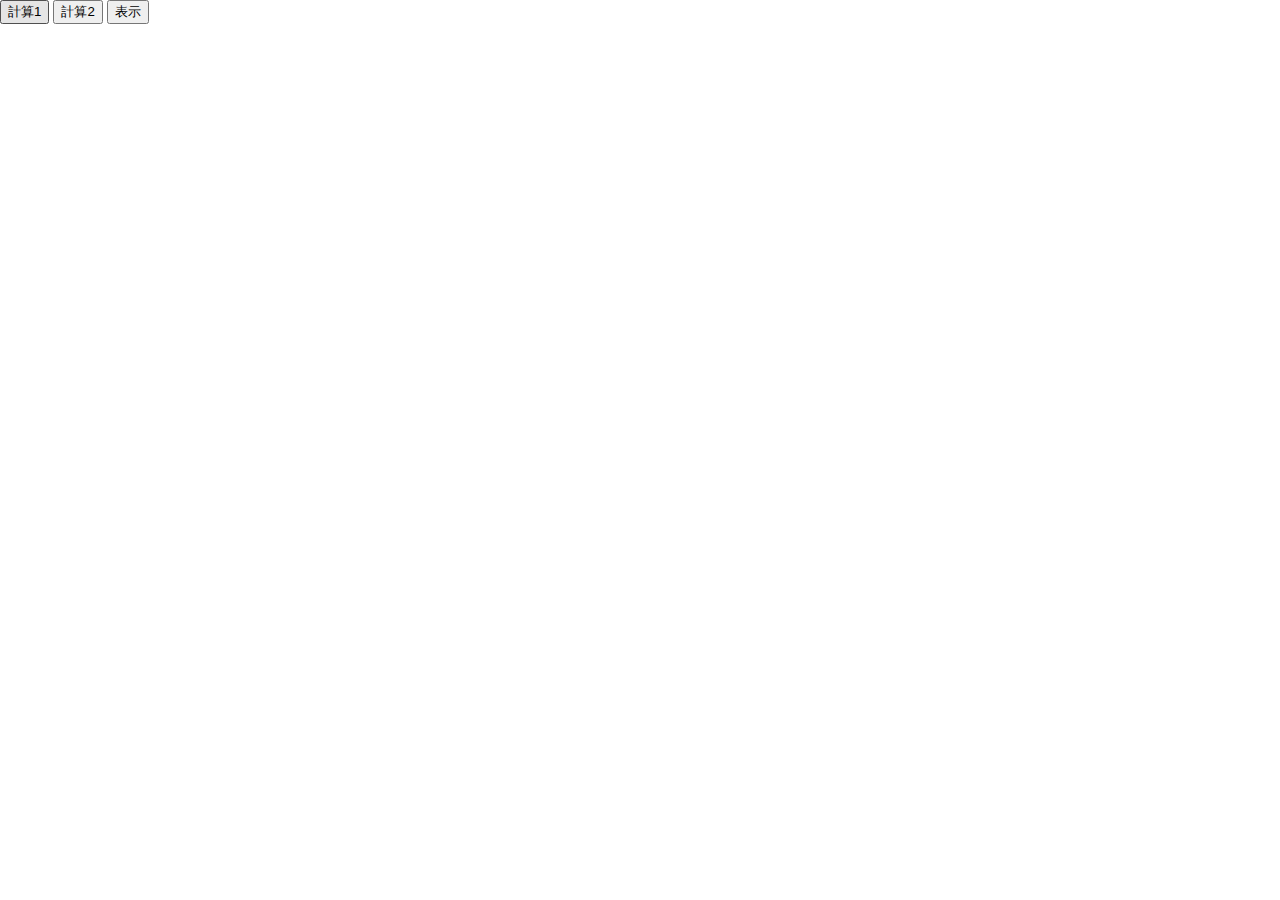
==== index.html @ 7463cc49 "Update index.html" ====
<!DOCTYPE html>
<html>
<head>
  <meta charset="utf-8">
  <meta name="viewport" content="width=device-width, initial-scale=1.0">
  <title>Progate</title>
  <link href="https://maxcdn.bootstrapcdn.com/font-awesome/4.7.0/css/font-awesome.min.css" rel="stylesheet" integrity="sha384-wvfXpqpZZVQGK6TAh5PVlGOfQNHSoD2xbE+QkPxCAFlNEevoEH3Sl0sibVcOQVnN" crossorigin="anonymous">
  <link rel="stylesheet" type="text/css" href="stylesheet.css">
  <script src="https://ajax.googleapis.com/ajax/libs/jquery/2.1.4/jquery.min.js">
  <script> 
    function mAlert(){
      alert("ヨガスタジオ");
    }
    function cAdd(p1,p2){
      alert(p1+p2);
      mAlert();
    }
    alert("aaa");
  </script>

</head>
<body>
  <input type="button" value="計算1" onclick="cAdd(10,5)">
  <input type="button" value="計算2" onclick="cAdd(2,30)">
  <input type="button" value="表示" onclick="mAlert()">
</body>
</html>
---- stylesheet.css ----
* {
  box-sizing: border-box;
}

body {
  margin: 0;
  font-family: "Hiragino Kaku Gothic ProN";
}

a {
  text-decoration: none;
}

.container {
  width: 100%;
  padding: 0 15px;
  margin: 0 auto;
}

.top-wrapper {
  padding: 180px 0 100px 0;
  background-image: url(top.png);
  background-size: cover;
  color: white;
  text-align: center;
}

.top-wrapper h1 {
  opacity: 0.7;
  font-size: 45px;
  letter-spacing: 5px;
}

.top-wrapper p {
  opacity: 0.7;
  font-size: 16px;
  margin-bottom: 40px;
}

.btn-wrapper {
  text-align: center;
}

.btn-wrapper p {
  margin-bottom: 20px;
}

.signup {
  background-color: #239b76;
}

.facebook {
  background-color: #3b5998;
  margin-right: 10px;
}

.twitter {
  background-color: #55acee;
}

.btn {
  padding: 8px 24px;
  color: white;
  display: inline-block;
  opacity: 0.8;
  border-radius: 4px;
  text-align: center;
}

.btn:hover {
  opacity: 1;
}

.fa {
  margin-right: 5px;
}

header {
  height: 65px;
  width: 100%;
  background-color: rgba(34,49,52,0.9);
  position :fixed;
  top: 0;
  z-index: 10;
}

.logo {
  width: 124px;
  margin-top: 20px;
}

.header-left {
  float: left;
}

.header-right {
  float: right;
  margin-right: -25px;
}

.header-right a {
  line-height: 65px;
  padding: 0 25px;
  color: white;
  display: block;
  float: left;
  transition: all 0.5s;
}

.header-right a:hover {
  background-color: rgba(255,255,255,0.3);
}

.lesson-wrapper {
  height: 580px;
  padding-bottom: 80px;
  padding-left: 5%;
  padding-right: 5%;
  background-color: #f7f7f7;
  text-align: center;
}

.heading {
  padding-top: 80px;
  padding-bottom: 50px;
  color: #5f5d60;
}

.heading h2 {
  font-weight: normal;
}

.lesson {
  float: left;
  width: 25%;
}

.lesson-icon {
  position: relative;
}

.lesson-icon p {
  position: absolute;
  top: 37%;
  width: 100%;
  color: white;
}

.text-contents {
  width: 80%;
  display: inline-block;
  margin-top: 15px;
  font-size: 13px;
  color: #b3aeb5;
}

.heading h3 {
  font-weight: normal;
}

.message-wrapper {
  border-bottom: 1px solid #eee;
  padding-bottom: 80px;
  text-align: center;
}

.message {
  padding: 15px 40px;
  background-color: #5dca88;
  cursor: pointer;
  box-shadow: 0px 7px #1a7940;
}

.message:active {
  position: relative;
  top: 7px;
  box-shadow: none;
}

footer img {
  width: 125px;
}

footer p {
  color: #b3aeb5;
  font-size: 12px;
}

footer {
  padding-top: 30px;
  padding-bottom: 20px;
}

.menu-icon {
  color: white;
  float: right;
  font-size: 25px;
  padding: 21px 0;
  display: none;
}

.clear {
  clear: left;
}

@media all and (max-width: 1000px) {
  .lesson {
    width: 50%;
    margin-bottom: 50px;
  }

  .lesson-wrapper {
    height: 990px;
  }

  footer {
    text-align: center;
  }
}

@media all and (max-width: 750px) {
  .top-wrapper h1 {
    font-size: 32px;
  }

  .heading h2 {
    font-size: 20px;
  }
}

@media all and (max-width: 670px) {
  .header-right {
    display: none;
  }

  .menu-icon {
    display: block;
  }

  .top-wrapper .btn {
    width: 100%;
  }

  .twitter {
    margin-top: 10px;
  }

  .top-wrapper {
    text-align: left;
  }

  .top-wrapper h1 {
    font-size: 24px;
  }

  .top-wrapper p {
    font-size: 14px;
  }

  .lesson {
    width: 100%;
  }

  .lesson-wrapper {
    height: 1700px;
  }

  .message-wrapper .btn {
    width: 100%;
  }
}
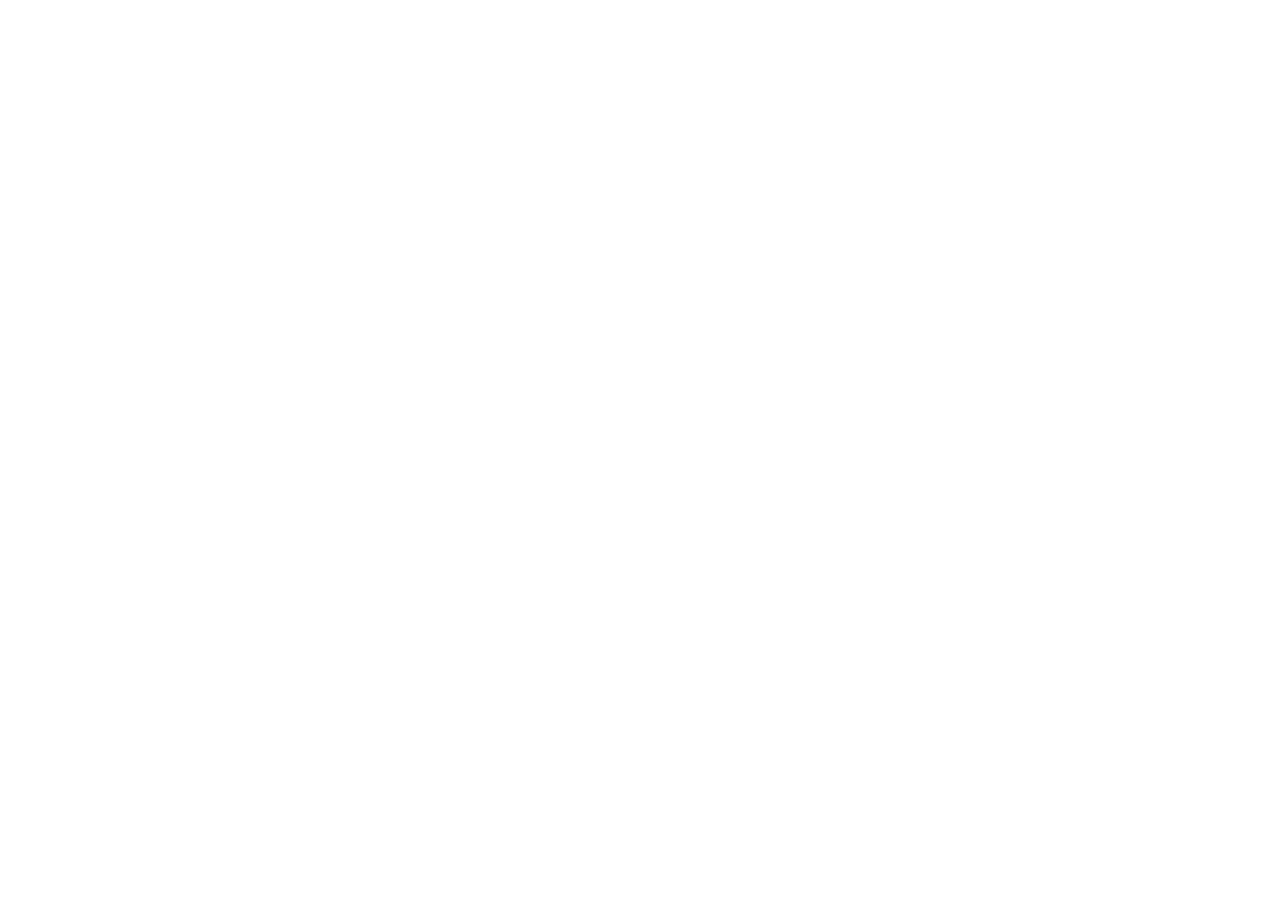
==== commit 64a6bde7: "Update index.html" ====
--- a/index.html
+++ b/index.html
@@ -8,20 +8,11 @@
   <link rel="stylesheet" type="text/css" href="stylesheet.css">
   <script src="https://ajax.googleapis.com/ajax/libs/jquery/2.1.4/jquery.min.js">
   <script> 
-    function mAlert(){
-      alert("ヨガスタジオ");
-    }
-    function cAdd(p1,p2){
-      alert(p1+p2);
-      mAlert();
-    }
     alert("aaa");
   </script>
 
 </head>
 <body>
-  <input type="button" value="計算1" onclick="cAdd(10,5)">
-  <input type="button" value="計算2" onclick="cAdd(2,30)">
-  <input type="button" value="表示" onclick="mAlert()">
+
 </body>
 </html>
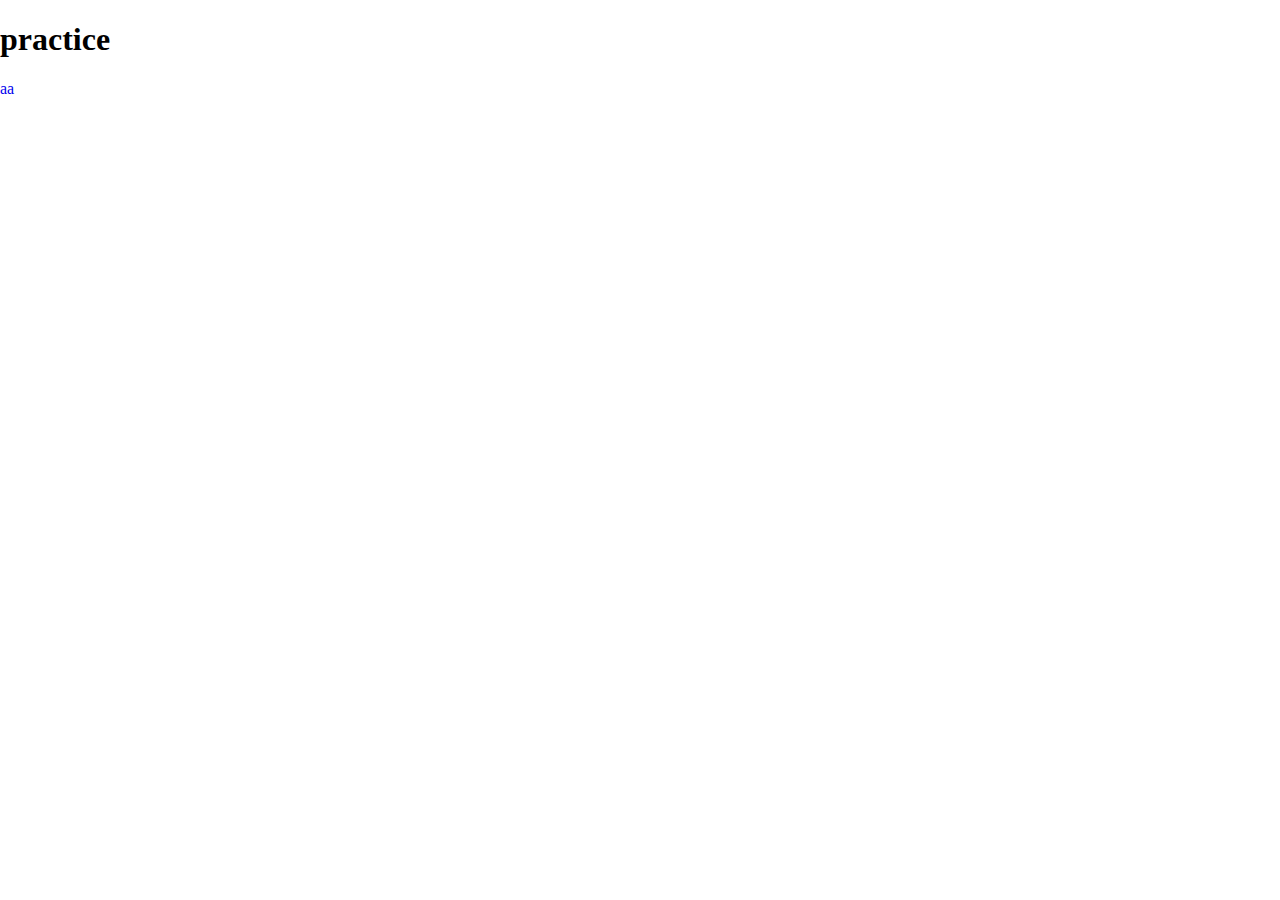
==== commit 36c9ce55: "Update index.html" ====
--- a/index.html
+++ b/index.html
@@ -7,12 +7,13 @@
   <link href="https://maxcdn.bootstrapcdn.com/font-awesome/4.7.0/css/font-awesome.min.css" rel="stylesheet" integrity="sha384-wvfXpqpZZVQGK6TAh5PVlGOfQNHSoD2xbE+QkPxCAFlNEevoEH3Sl0sibVcOQVnN" crossorigin="anonymous">
   <link rel="stylesheet" type="text/css" href="stylesheet.css">
   <script src="https://ajax.googleapis.com/ajax/libs/jquery/2.1.4/jquery.min.js">
-  <script> 
-    alert("aaa");
+  <script> alert("aaa");
   </script>
 
 </head>
 <body>
+  <h1> practice </h1>
+  <a href=practice.html> aa 
 
 </body>
 </html>
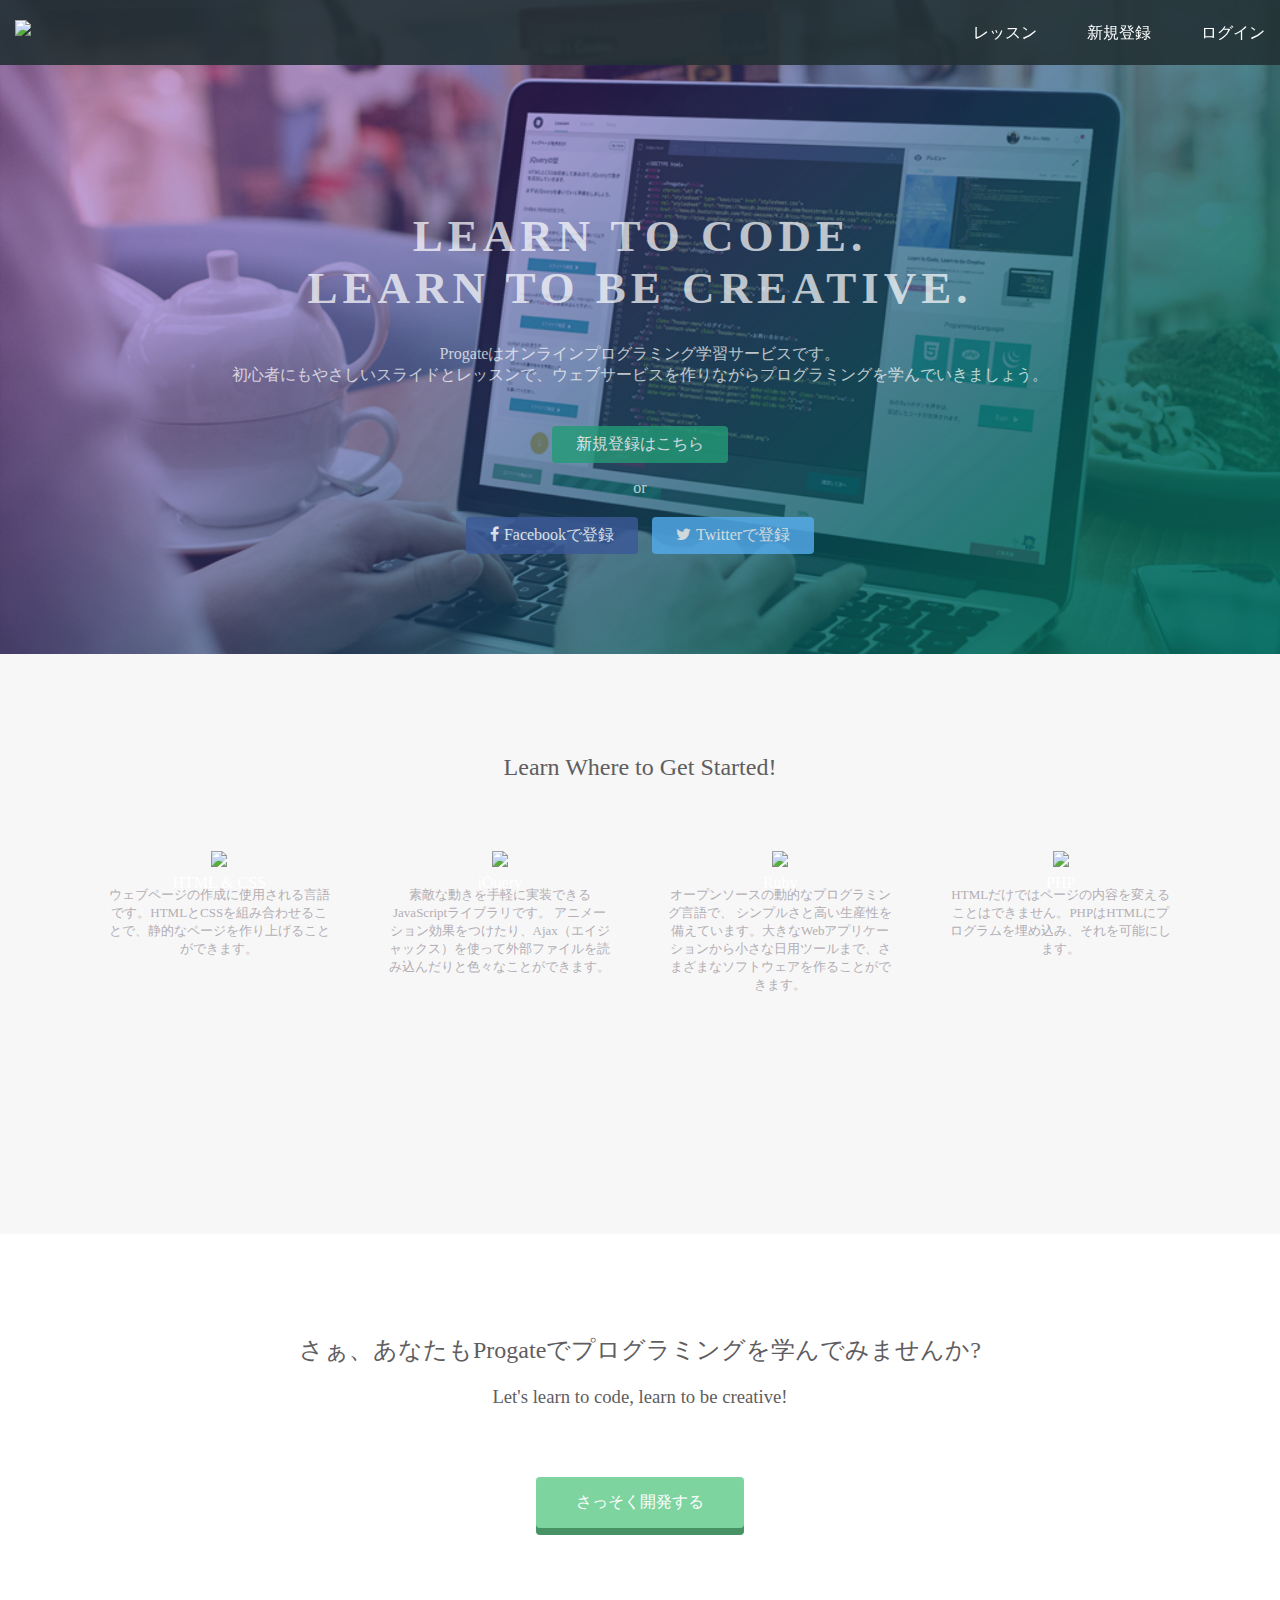
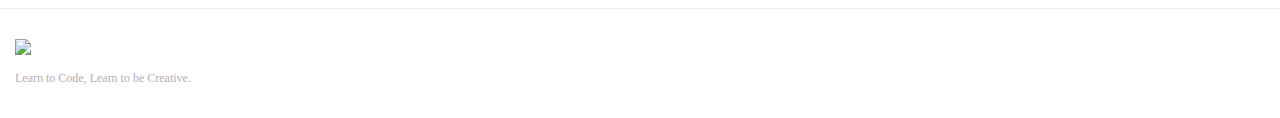
==== commit 2982948a: "Update index.html" ====
--- a/index.html
+++ b/index.html
@@ -12,8 +12,83 @@
 
 </head>
 <body>
-  <h1> practice </h1>
-  <a href=practice.html> aa 
-
+  <header>
+    <div class="container">
+      <div class="header-left">
+        <img class="logo" src="https://prog-8.com/images/html/advanced/main_logo.png">
+      </div>
+      <span class="fa fa-bars menu-icon"></span>
+      <div class="header-right">
+        <a href="#">レッスン</a>
+        <a href="#">新規登録</a>
+        <a href="#" class="login">ログイン</a>
+      </div>
+    </div>
+  </header>
+  <div class="top-wrapper">
+    <div class="container">
+      <h1>LEARN TO CODE.<br>LEARN TO BE CREATIVE.</h1>
+      <p>Progateはオンラインプログラミング学習サービスです。<br>初心者にもやさしいスライドとレッスンで、ウェブサービスを作りながらプログラミングを学んでいきましょう。</p>
+      <div class="btn-wrapper">
+        <a href="#" class="btn signup">新規登録はこちら</a>
+        <p>or</p>
+        <a href="#" class="btn facebook"><span class="fa fa-facebook"></span>Facebookで登録</a>
+        <a href="#" class="btn twitter"><span class="fa fa-twitter"></span>Twitterで登録</a>
+      </div>
+    </div>
+  </div>
+  <div class="lesson-wrapper">
+    <div class="container">
+      <div class="heading">
+        <h2>Learn Where to Get Started!</h2>
+      </div>
+      <div class="lessons">
+        <div class="lesson">
+          <div class="lesson-icon">
+            <img src="https://prog-8.com/images/html/advanced/html.png">
+            <p>HTML & CSS</p>
+          </div>
+          <p class="text-contents">ウェブページの作成に使用される言語です。HTMLとCSSを組み合わせることで、静的なページを作り上げることができます。</p>
+        </div>
+        <div class="lesson">
+          <div class="lesson-icon">
+            <img src="https://prog-8.com/images/html/advanced/jQuery.png">
+            <p>jQuery</p>
+          </div>
+          <p class="text-contents">素敵な動きを手軽に実装できるJavaScriptライブラリです。 アニメーション効果をつけたり、Ajax（エイジャックス）を使って外部ファイルを読み込んだりと色々なことができます。</p>
+        </div>
+        <div class="lesson">
+          <div class="lesson-icon">
+            <img src="https://prog-8.com/images/html/advanced/ruby.png">
+            <p>Ruby</p>
+          </div>
+          <p class="text-contents">オープンソースの動的なプログラミング言語で、 シンプルさと高い生産性を備えています。大きなWebアプリケーションから小さな日用ツールまで、さまざまなソフトウェアを作ることができます。</p>
+        </div>
+        <div class="lesson">
+          <div class="lesson-icon">
+            <img src="https://prog-8.com/images/html/advanced/php.png">
+            <p>PHP</p>
+          </div>
+          <p class="text-contents">HTMLだけではページの内容を変えることはできません。PHPはHTMLにプログラムを埋め込み、それを可能にします。</p>
+        </div>
+      </div>
+      <div class="clear"></div>
+    </div>
+  </div>
+  <div class="message-wrapper">
+    <div class="container">
+      <div class="heading">
+        <h2>さぁ、あなたもProgateでプログラミングを学んでみませんか?</h2>
+        <h3>Let's learn to code, learn to be creative!</h3>
+      </div>
+      <span class="btn message">さっそく開発する</span>
+    </div>
+  </div>
+  <footer>
+    <div class="container">
+      <img src="https://prog-8.com/images/html/advanced/footer_logo.png">
+      <p>Learn to Code, Learn to be Creative.</p>
+    </div>
+  </footer>
 </body>
 </html>
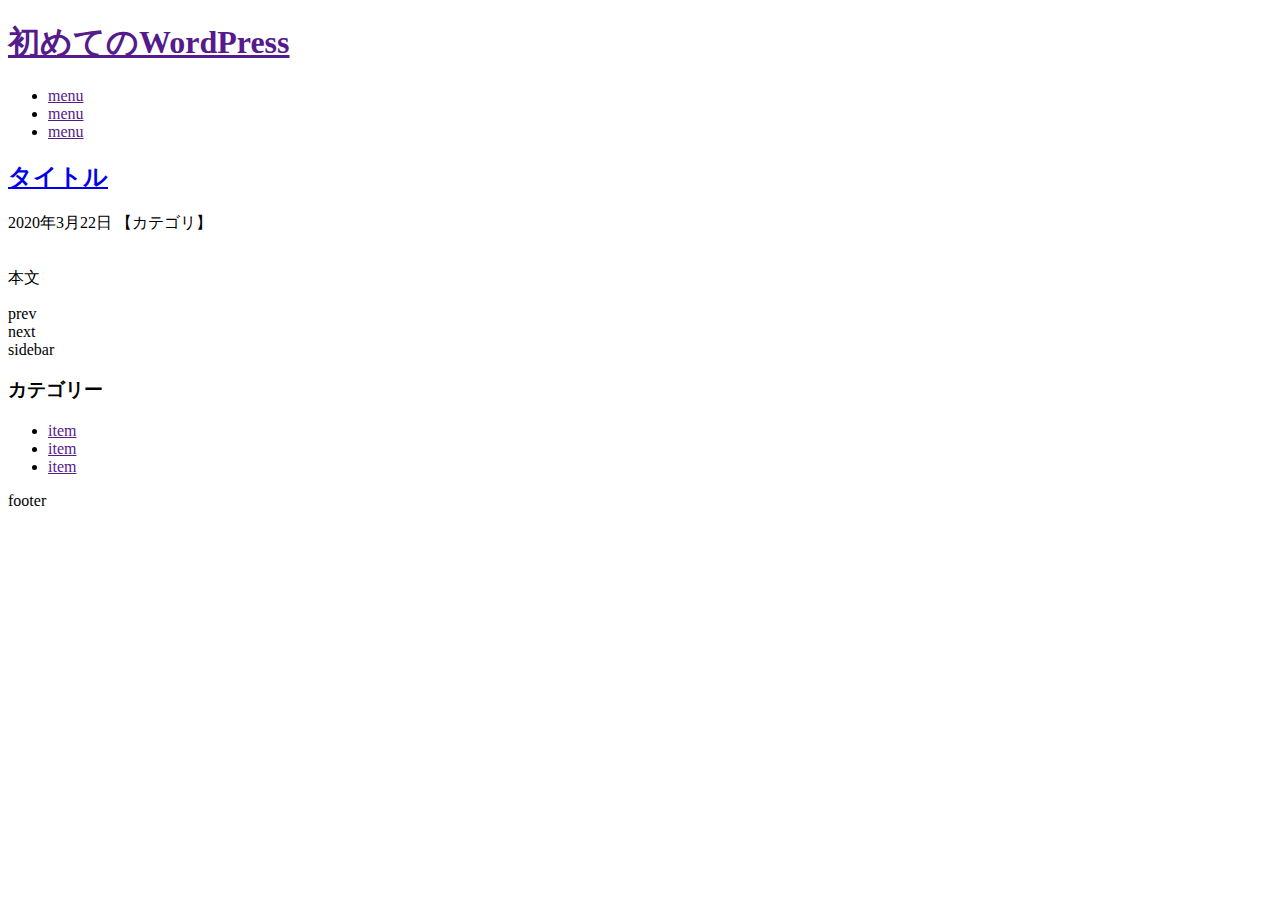
==== commit e02ebe4d: "Update index.html" ====
--- a/index.html
+++ b/index.html
@@ -1,94 +1,72 @@
 <!DOCTYPE html>
 <html>
-<head>
-  <meta charset="utf-8">
-  <meta name="viewport" content="width=device-width, initial-scale=1.0">
-  <title>Progate</title>
-  <link href="https://maxcdn.bootstrapcdn.com/font-awesome/4.7.0/css/font-awesome.min.css" rel="stylesheet" integrity="sha384-wvfXpqpZZVQGK6TAh5PVlGOfQNHSoD2xbE+QkPxCAFlNEevoEH3Sl0sibVcOQVnN" crossorigin="anonymous">
-  <link rel="stylesheet" type="text/css" href="stylesheet.css">
-  <script src="https://ajax.googleapis.com/ajax/libs/jquery/2.1.4/jquery.min.js">
-  <script> alert("aaa");
-  </script>
+  <head>
+    <meta charset="utf-8">
+    <title>初めてのWordPress</title>
+    <link rel="stylesheet" type="text/css" href="http://yui.yahooapis.com/3.18.1/build/cssreset/cssreset-min.css">
+    <link rel="stylesheet" href="style.css">
+  </head>
+  <body>
+    <div id="header" class="container">
+      <h1><a href="">初めてのWordPress</a>      </h1>
+      <ul class="menu">
+        <li><a href="">menu</a></li>
+        <li><a href="">menu</a></li>
+        <li><a href="">menu</a></li>
+      </ul>
 
-</head>
-<body>
-  <header>
-    <div class="container">
-      <div class="header-left">
-        <img class="logo" src="https://prog-8.com/images/html/advanced/main_logo.png">
-      </div>
-      <span class="fa fa-bars menu-icon"></span>
-      <div class="header-right">
-        <a href="#">レッスン</a>
-        <a href="#">新規登録</a>
-        <a href="#" class="login">ログイン</a>
-      </div>
-    </div>
-  </header>
-  <div class="top-wrapper">
-    <div class="container">
-      <h1>LEARN TO CODE.<br>LEARN TO BE CREATIVE.</h1>
-      <p>Progateはオンラインプログラミング学習サービスです。<br>初心者にもやさしいスライドとレッスンで、ウェブサービスを作りながらプログラミングを学んでいきましょう。</p>
-      <div class="btn-wrapper">
-        <a href="#" class="btn signup">新規登録はこちら</a>
-        <p>or</p>
-        <a href="#" class="btn facebook"><span class="fa fa-facebook"></span>Facebookで登録</a>
-        <a href="#" class="btn twitter"><span class="fa fa-twitter"></span>Twitterで登録</a>
-      </div>
-    </div>
-  </div>
-  <div class="lesson-wrapper">
-    <div class="container">
-      <div class="heading">
-        <h2>Learn Where to Get Started!</h2>
-      </div>
-      <div class="lessons">
-        <div class="lesson">
-          <div class="lesson-icon">
-            <img src="https://prog-8.com/images/html/advanced/html.png">
-            <p>HTML & CSS</p>
+    </div><!-- /header -->
+    <div id="main" class="container">
+
+      <div id="posts">
+
+        <div class="post">
+          <div class="post-header">
+            <h2> <a href="#">タイトル</a>
+
+            </h2>
+            <div class="post-meta">
+              2020年3月22日 【カテゴリ】
+
+            </div>
+            <div class="post-content">
+              <div class="post-image">
+                <img src="" alt="">
+
+              </div>
+              <div class="post-body">
+                <p>本文</p>
+
+              </div>
+
+            </div>
           </div>
-          <p class="text-contents">ウェブページの作成に使用される言語です。HTMLとCSSを組み合わせることで、静的なページを作り上げることができます。</p>
+
+        </div><!--/post -->
+        <div class="navigation">
+          <div class="prev"> prev</div>
+          <div class="next"> next</div>
+
         </div>
-        <div class="lesson">
-          <div class="lesson-icon">
-            <img src="https://prog-8.com/images/html/advanced/jQuery.png">
-            <p>jQuery</p>
-          </div>
-          <p class="text-contents">素敵な動きを手軽に実装できるJavaScriptライブラリです。 アニメーション効果をつけたり、Ajax（エイジャックス）を使って外部ファイルを読み込んだりと色々なことができます。</p>
+      </div><!-- /posts -->
+
+
+      <div id="sidebar">
+        sidebar
+        <div class="widget">
+          <h3>カテゴリー</h3>
+          <ul>
+            <li><a href="">item</a></li>
+            <li><a href="">item</a></li>
+            <li><a href="">item</a></li>
+          </ul>
         </div>
-        <div class="lesson">
-          <div class="lesson-icon">
-            <img src="https://prog-8.com/images/html/advanced/ruby.png">
-            <p>Ruby</p>
-          </div>
-          <p class="text-contents">オープンソースの動的なプログラミング言語で、 シンプルさと高い生産性を備えています。大きなWebアプリケーションから小さな日用ツールまで、さまざまなソフトウェアを作ることができます。</p>
-        </div>
-        <div class="lesson">
-          <div class="lesson-icon">
-            <img src="https://prog-8.com/images/html/advanced/php.png">
-            <p>PHP</p>
-          </div>
-          <p class="text-contents">HTMLだけではページの内容を変えることはできません。PHPはHTMLにプログラムを埋め込み、それを可能にします。</p>
-        </div>
-      </div>
-      <div class="clear"></div>
-    </div>
-  </div>
-  <div class="message-wrapper">
-    <div class="container">
-      <div class="heading">
-        <h2>さぁ、あなたもProgateでプログラミングを学んでみませんか?</h2>
-        <h3>Let's learn to code, learn to be creative!</h3>
-      </div>
-      <span class="btn message">さっそく開発する</span>
-    </div>
-  </div>
-  <footer>
-    <div class="container">
-      <img src="https://prog-8.com/images/html/advanced/footer_logo.png">
-      <p>Learn to Code, Learn to be Creative.</p>
-    </div>
-  </footer>
-</body>
+      </div><!-- /sidebar -->
+
+    </div>  <!-- /main -->
+    <div id="footer" class="container">
+      footer
+    </div><!-- /footer -->
+  </body>
+
 </html>
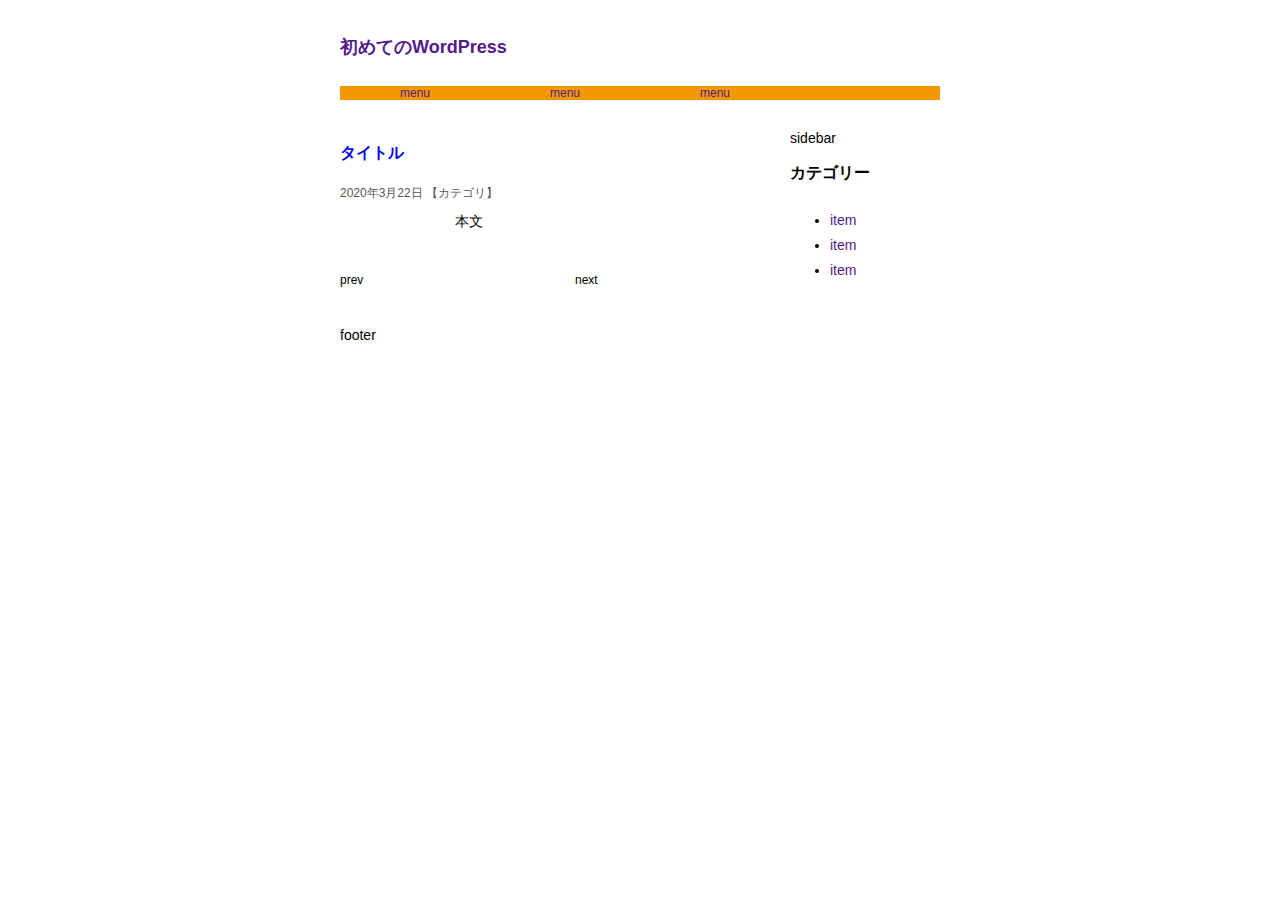
==== commit 35a3d317: "Update index.html" ====
--- a/index.html
+++ b/index.html
@@ -4,7 +4,7 @@
     <meta charset="utf-8">
     <title>初めてのWordPress</title>
     <link rel="stylesheet" type="text/css" href="http://yui.yahooapis.com/3.18.1/build/cssreset/cssreset-min.css">
-    <link rel="stylesheet" href="style.css">
+    <link rel="stylesheet" href="stylesheet.css">
   </head>
   <body>
     <div id="header" class="container">
--- a/stylesheet.css
+++ b/stylesheet.css
@@ -0,0 +1,111 @@
+body {
+  font-size:14px;
+  font-family:Arial, Verdana;
+}
+a {
+  text-decoration: none;
+}
+p {
+  padding-bottom:14px;
+  margin:0;
+  line-height:1.8;
+}
+.container {
+  width:600px;
+  margin:0 auto;
+  overflow:hidden;
+}
+#header{
+
+}
+  h1{
+    font-weight:bold;
+    font-size:18px;
+    padding:15px 0;
+
+  }
+  .menu{
+    background: #f39800;
+    margin-bottom:30px;
+    font-size: 12px;
+    list-style:none;
+    overflow:hidden;
+    padding:0;
+  }
+    .menu li{
+      float:left;
+      width:150px;
+      text-align:center;
+    }
+    .menu a{
+      padding:10px 0;
+      color:#fff
+      display:block;
+    }
+    .menu a:hover{
+      background:#ffc35c;
+    }
+/* posts */
+#posts{
+  float:left;
+  width:435px;
+}
+
+#post{
+  margin-bottom:30px;
+
+}
+.post-header{
+  margin-bottom:15px;
+
+}
+.post-header h2{
+  font-size:16px;
+  font-weight:bold;
+}
+.post-meta{
+  font-size:12px;
+  padding:7px 0;
+  color:#555;
+}
+.post-content{
+  overflow:hidden;
+}
+.post-image{
+  float:left;
+  width:115px;
+}
+.post-body{
+  margin-left:115px;
+}
+.navigation{
+  overflow:hidden;
+  padding:10px 0;
+  font-size:12px;
+  margin-bottom:15px;
+}
+.prev{
+  float:left;
+  width:200px;
+}
+.next{
+  float:right;
+  width:200px;
+  text-aligh:right;
+}
+#sidebar{
+  float:right;
+  width:150px;
+}
+.widget{
+  margin-bottom:25px;
+}
+.widget h3{
+  font-weight:bold;
+  padding-bottom:7px;
+}
+.widget li{
+  line-height:1.8;
+}
+#footer{
+  padding:15px 0;
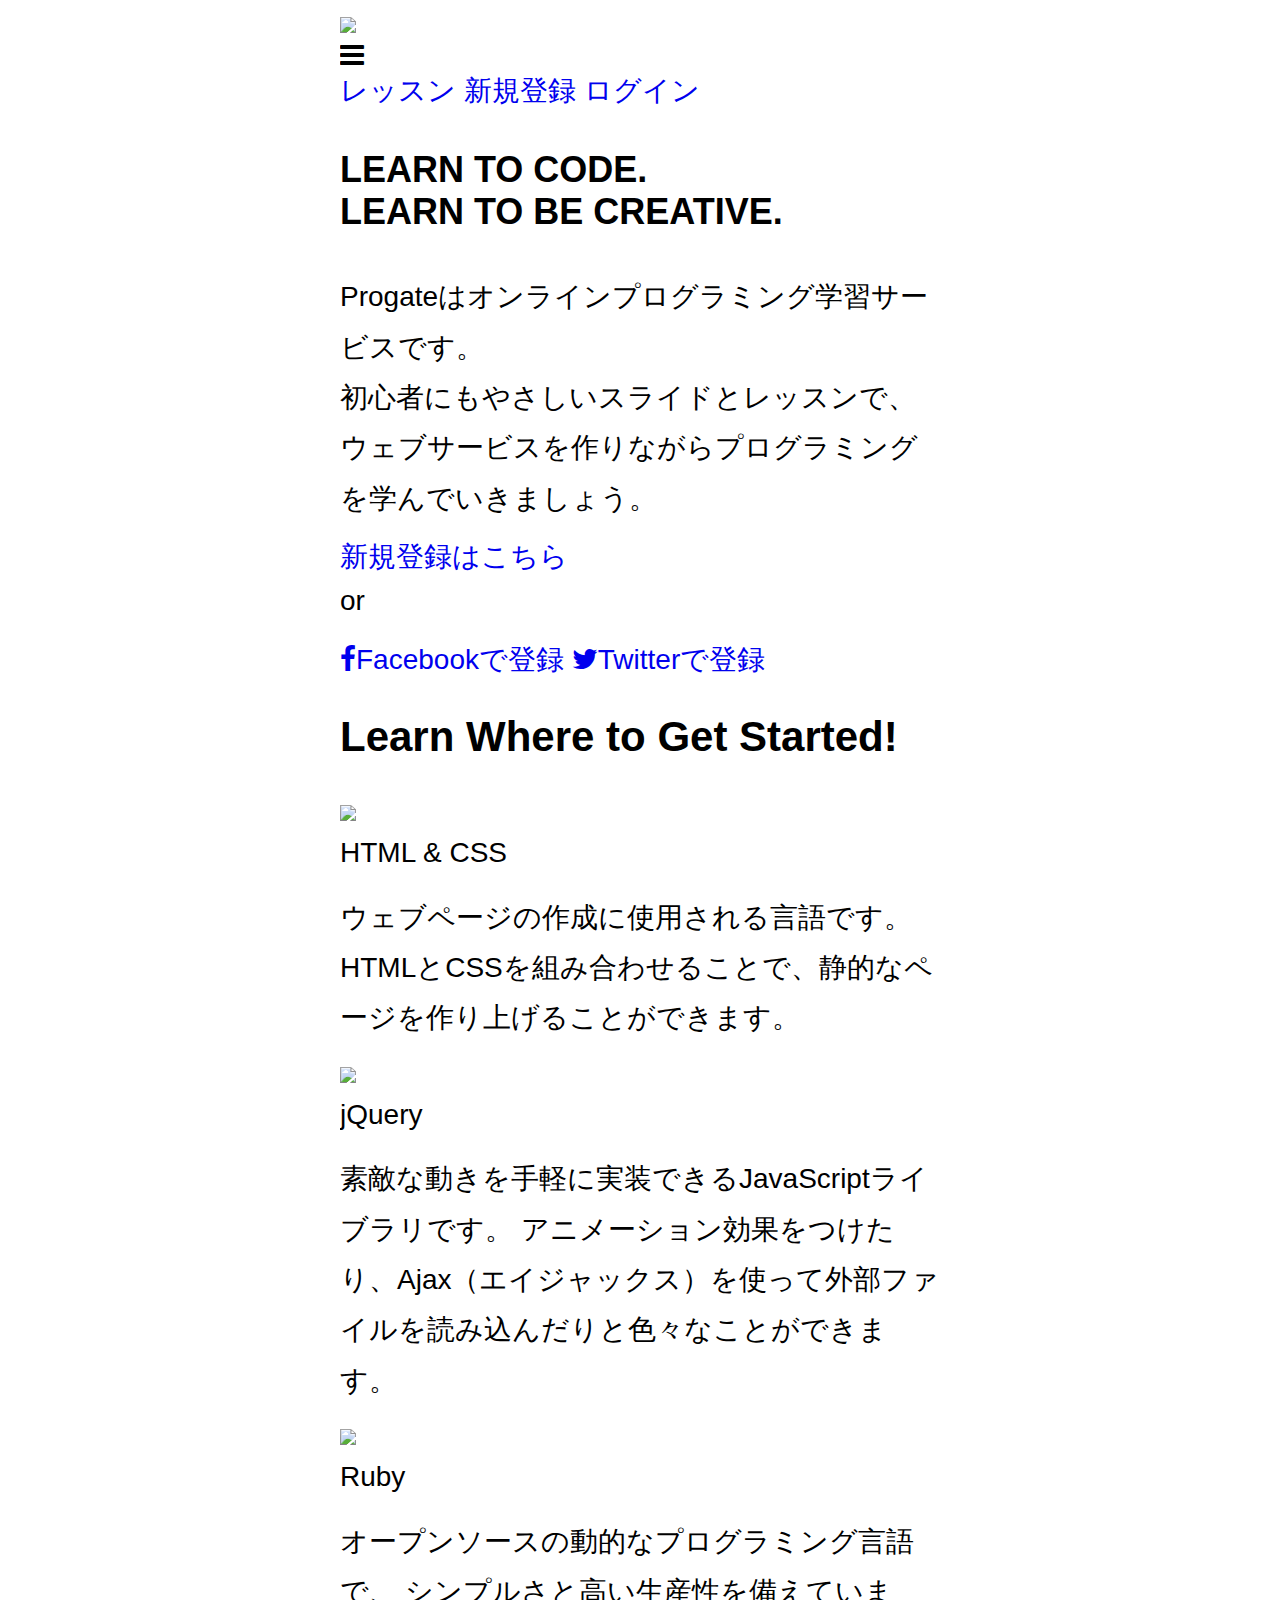
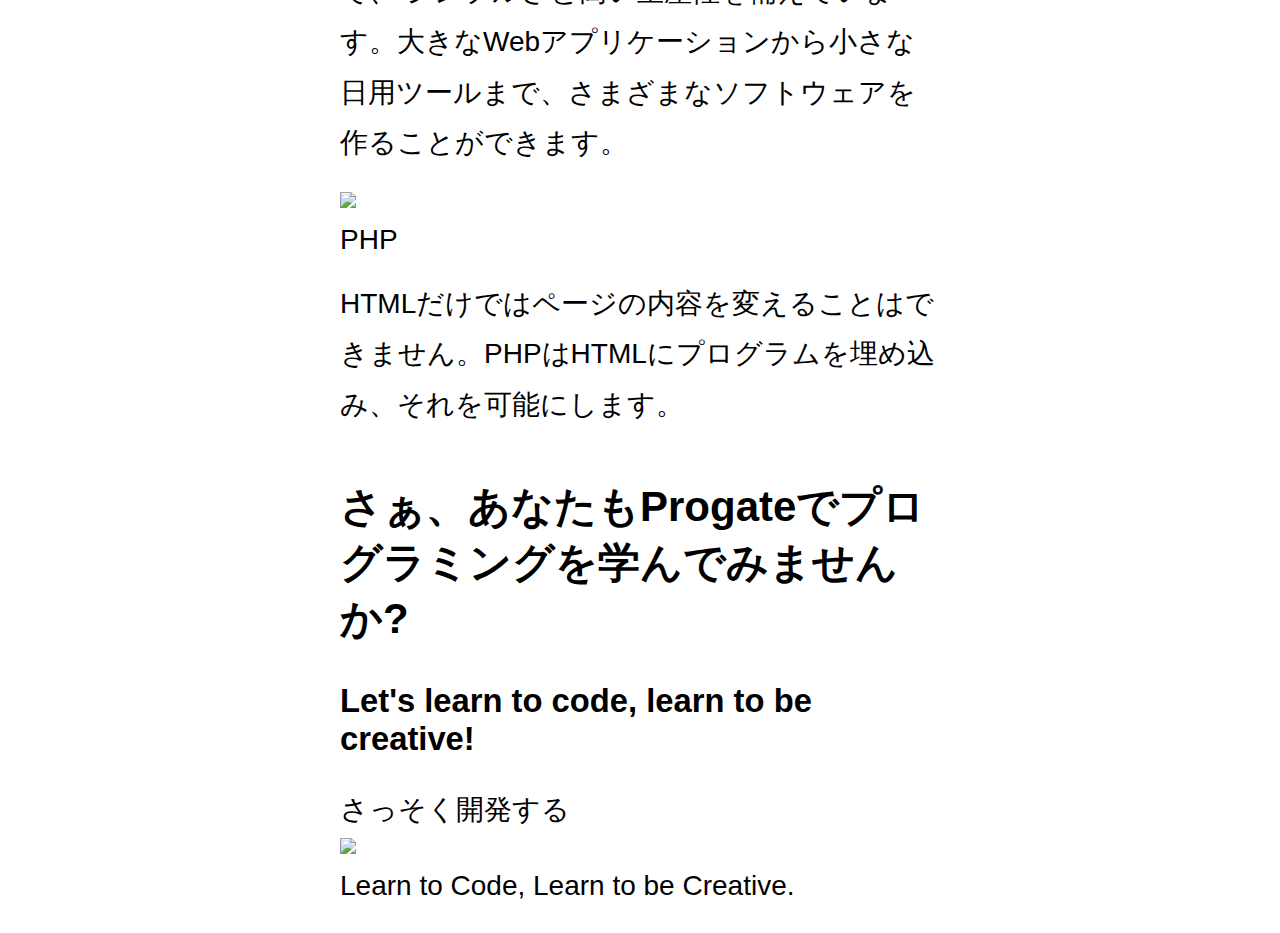
==== commit 153241f9: "Update index.html" ====
--- a/index.html
+++ b/index.html
@@ -1,72 +1,90 @@
 <!DOCTYPE html>
 <html>
-  <head>
-    <meta charset="utf-8">
-    <title>初めてのWordPress</title>
-    <link rel="stylesheet" type="text/css" href="http://yui.yahooapis.com/3.18.1/build/cssreset/cssreset-min.css">
-    <link rel="stylesheet" href="stylesheet.css">
-  </head>
-  <body>
-    <div id="header" class="container">
-      <h1><a href="">初めてのWordPress</a>      </h1>
-      <ul class="menu">
-        <li><a href="">menu</a></li>
-        <li><a href="">menu</a></li>
-        <li><a href="">menu</a></li>
-      </ul>
-
-    </div><!-- /header -->
-    <div id="main" class="container">
-
-      <div id="posts">
-
-        <div class="post">
-          <div class="post-header">
-            <h2> <a href="#">タイトル</a>
-
-            </h2>
-            <div class="post-meta">
-              2020年3月22日 【カテゴリ】
-
-            </div>
-            <div class="post-content">
-              <div class="post-image">
-                <img src="" alt="">
-
-              </div>
-              <div class="post-body">
-                <p>本文</p>
-
-              </div>
-
-            </div>
+<head>
+  <meta charset="utf-8">
+  <meta name="viewport" content="width=device-width, initial-scale=1.0">
+  <title>Progate</title>
+  <link href="https://maxcdn.bootstrapcdn.com/font-awesome/4.7.0/css/font-awesome.min.css" rel="stylesheet" integrity="sha384-wvfXpqpZZVQGK6TAh5PVlGOfQNHSoD2xbE+QkPxCAFlNEevoEH3Sl0sibVcOQVnN" crossorigin="anonymous">
+  <link rel="stylesheet" type="text/css" href="stylesheet.css">
+</head>
+<body>
+  <header>
+    <div class="container">
+      <div class="header-left">
+        <img class="logo" src="https://prog-8.com/images/html/advanced/main_logo.png">
+      </div>
+      <span class="fa fa-bars menu-icon"></span>
+      <div class="header-right">
+        <a href="#">レッスン</a>
+        <a href="#">新規登録</a>
+        <a href="#" class="login">ログイン</a>
+      </div>
+    </div>
+  </header>
+  <div class="top-wrapper">
+    <div class="container">
+      <h1>LEARN TO CODE.<br>LEARN TO BE CREATIVE.</h1>
+      <p>Progateはオンラインプログラミング学習サービスです。<br>初心者にもやさしいスライドとレッスンで、ウェブサービスを作りながらプログラミングを学んでいきましょう。</p>
+      <div class="btn-wrapper">
+        <a href="#" class="btn signup">新規登録はこちら</a>
+        <p>or</p>
+        <a href="#" class="btn facebook"><span class="fa fa-facebook"></span>Facebookで登録</a>
+        <a href="#" class="btn twitter"><span class="fa fa-twitter"></span>Twitterで登録</a>
+      </div>
+    </div>
+  </div>
+  <div class="lesson-wrapper">
+    <div class="container">
+      <div class="heading">
+        <h2>Learn Where to Get Started!</h2>
+      </div>
+      <div class="lessons">
+        <div class="lesson">
+          <div class="lesson-icon">
+            <img src="https://prog-8.com/images/html/advanced/html.png">
+            <p>HTML & CSS</p>
           </div>
-
-        </div><!--/post -->
-        <div class="navigation">
-          <div class="prev"> prev</div>
-          <div class="next"> next</div>
-
+          <p class="text-contents">ウェブページの作成に使用される言語です。HTMLとCSSを組み合わせることで、静的なページを作り上げることができます。</p>
         </div>
-      </div><!-- /posts -->
-
-
-      <div id="sidebar">
-        sidebar
-        <div class="widget">
-          <h3>カテゴリー</h3>
-          <ul>
-            <li><a href="">item</a></li>
-            <li><a href="">item</a></li>
-            <li><a href="">item</a></li>
-          </ul>
+        <div class="lesson">
+          <div class="lesson-icon">
+            <img src="https://prog-8.com/images/html/advanced/jQuery.png">
+            <p>jQuery</p>
+          </div>
+          <p class="text-contents">素敵な動きを手軽に実装できるJavaScriptライブラリです。 アニメーション効果をつけたり、Ajax（エイジャックス）を使って外部ファイルを読み込んだりと色々なことができます。</p>
         </div>
-      </div><!-- /sidebar -->
-
-    </div>  <!-- /main -->
-    <div id="footer" class="container">
-      footer
-    </div><!-- /footer -->
-  </body>
-
+        <div class="lesson">
+          <div class="lesson-icon">
+            <img src="https://prog-8.com/images/html/advanced/ruby.png">
+            <p>Ruby</p>
+          </div>
+          <p class="text-contents">オープンソースの動的なプログラミング言語で、 シンプルさと高い生産性を備えています。大きなWebアプリケーションから小さな日用ツールまで、さまざまなソフトウェアを作ることができます。</p>
+        </div>
+        <div class="lesson">
+          <div class="lesson-icon">
+            <img src="https://prog-8.com/images/html/advanced/php.png">
+            <p>PHP</p>
+          </div>
+          <p class="text-contents">HTMLだけではページの内容を変えることはできません。PHPはHTMLにプログラムを埋め込み、それを可能にします。</p>
+        </div>
+      </div>
+      <div class="clear"></div>
+    </div>
+  </div>
+  <div class="message-wrapper">
+    <div class="container">
+      <div class="heading">
+        <h2>さぁ、あなたもProgateでプログラミングを学んでみませんか?</h2>
+        <h3>Let's learn to code, learn to be creative!</h3>
+      </div>
+      <span class="btn message">さっそく開発する</span>
+    </div>
+  </div>
+  <footer>
+    <div class="container">
+      <img src="https://prog-8.com/images/html/advanced/footer_logo.png">
+      <p>Learn to Code, Learn to be Creative.</p>
+    </div>
+  </footer>
+</body>
 </html>
--- a/stylesheet.css
+++ b/stylesheet.css
@@ -1,5 +1,5 @@
 body {
-  font-size:14px;
+  font-size:28px;
   font-family:Arial, Verdana;
 }
 a {
@@ -18,33 +18,34 @@
 #header{
 
 }
-  h1{
-    font-weight:bold;
-    font-size:18px;
-    padding:15px 0;
+h1{
+  font-weight:bold;
+  font-size:36px;
+  padding:15px 0;
 
-  }
-  .menu{
-    background: #f39800;
-    margin-bottom:30px;
-    font-size: 12px;
-    list-style:none;
-    overflow:hidden;
-    padding:0;
-  }
-    .menu li{
-      float:left;
-      width:150px;
-      text-align:center;
-    }
-    .menu a{
-      padding:10px 0;
-      color:#fff
-      display:block;
-    }
-    .menu a:hover{
-      background:#ffc35c;
-    }
+}
+.menu{
+  background: #f39800;
+  margin-bottom:30px;
+  font-size: 25px;
+  list-style:none;
+  overflow:hidden;
+  padding:0;
+}
+.menu li{
+  float:left;
+  width:150px;
+  text-align:center;
+  font-size:25px;
+}
+.menu a{
+  padding:10px 0;
+  color:#fff
+  display:block;
+}
+.menu a:hover{
+  background:#ffc35c;
+}
 /* posts */
 #posts{
   float:left;
@@ -60,11 +61,11 @@
 
 }
 .post-header h2{
-  font-size:16px;
+  font-size:25px;
   font-weight:bold;
 }
 .post-meta{
-  font-size:12px;
+  font-size:24px;
   padding:7px 0;
   color:#555;
 }
